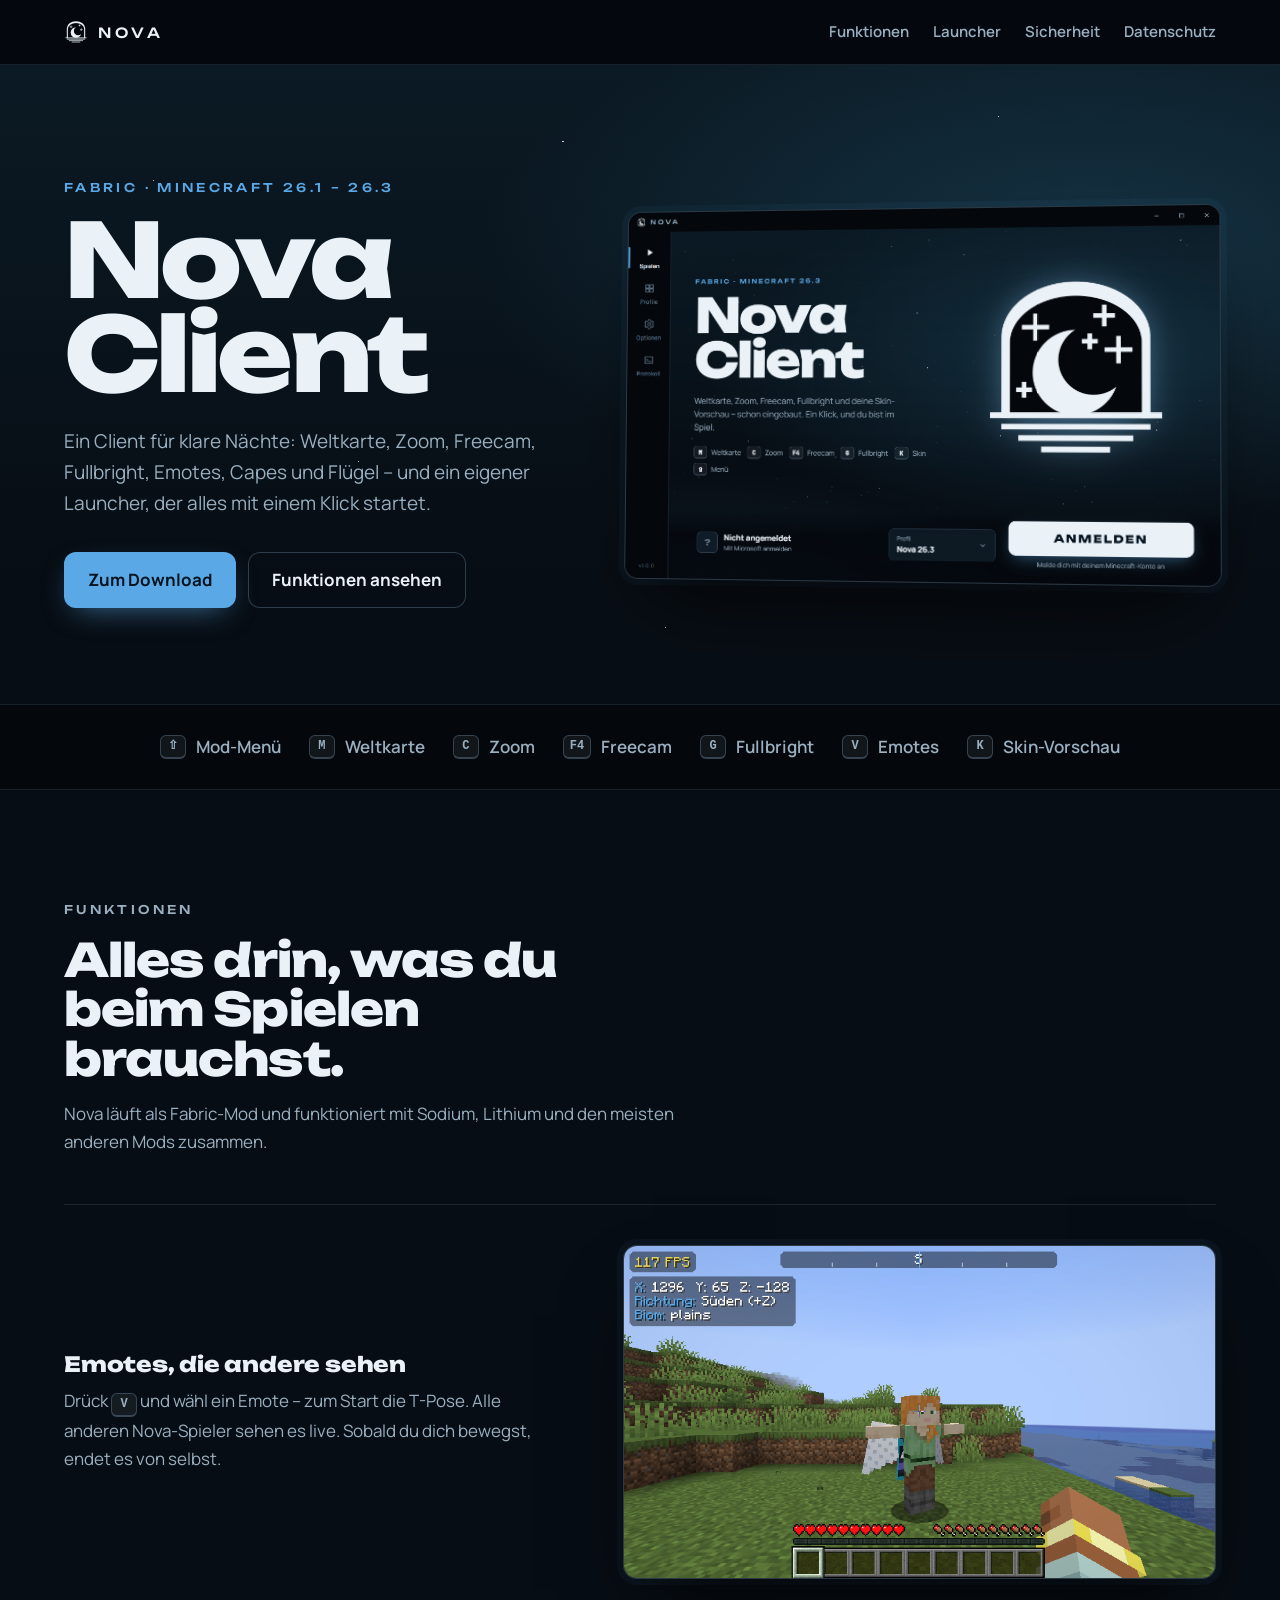
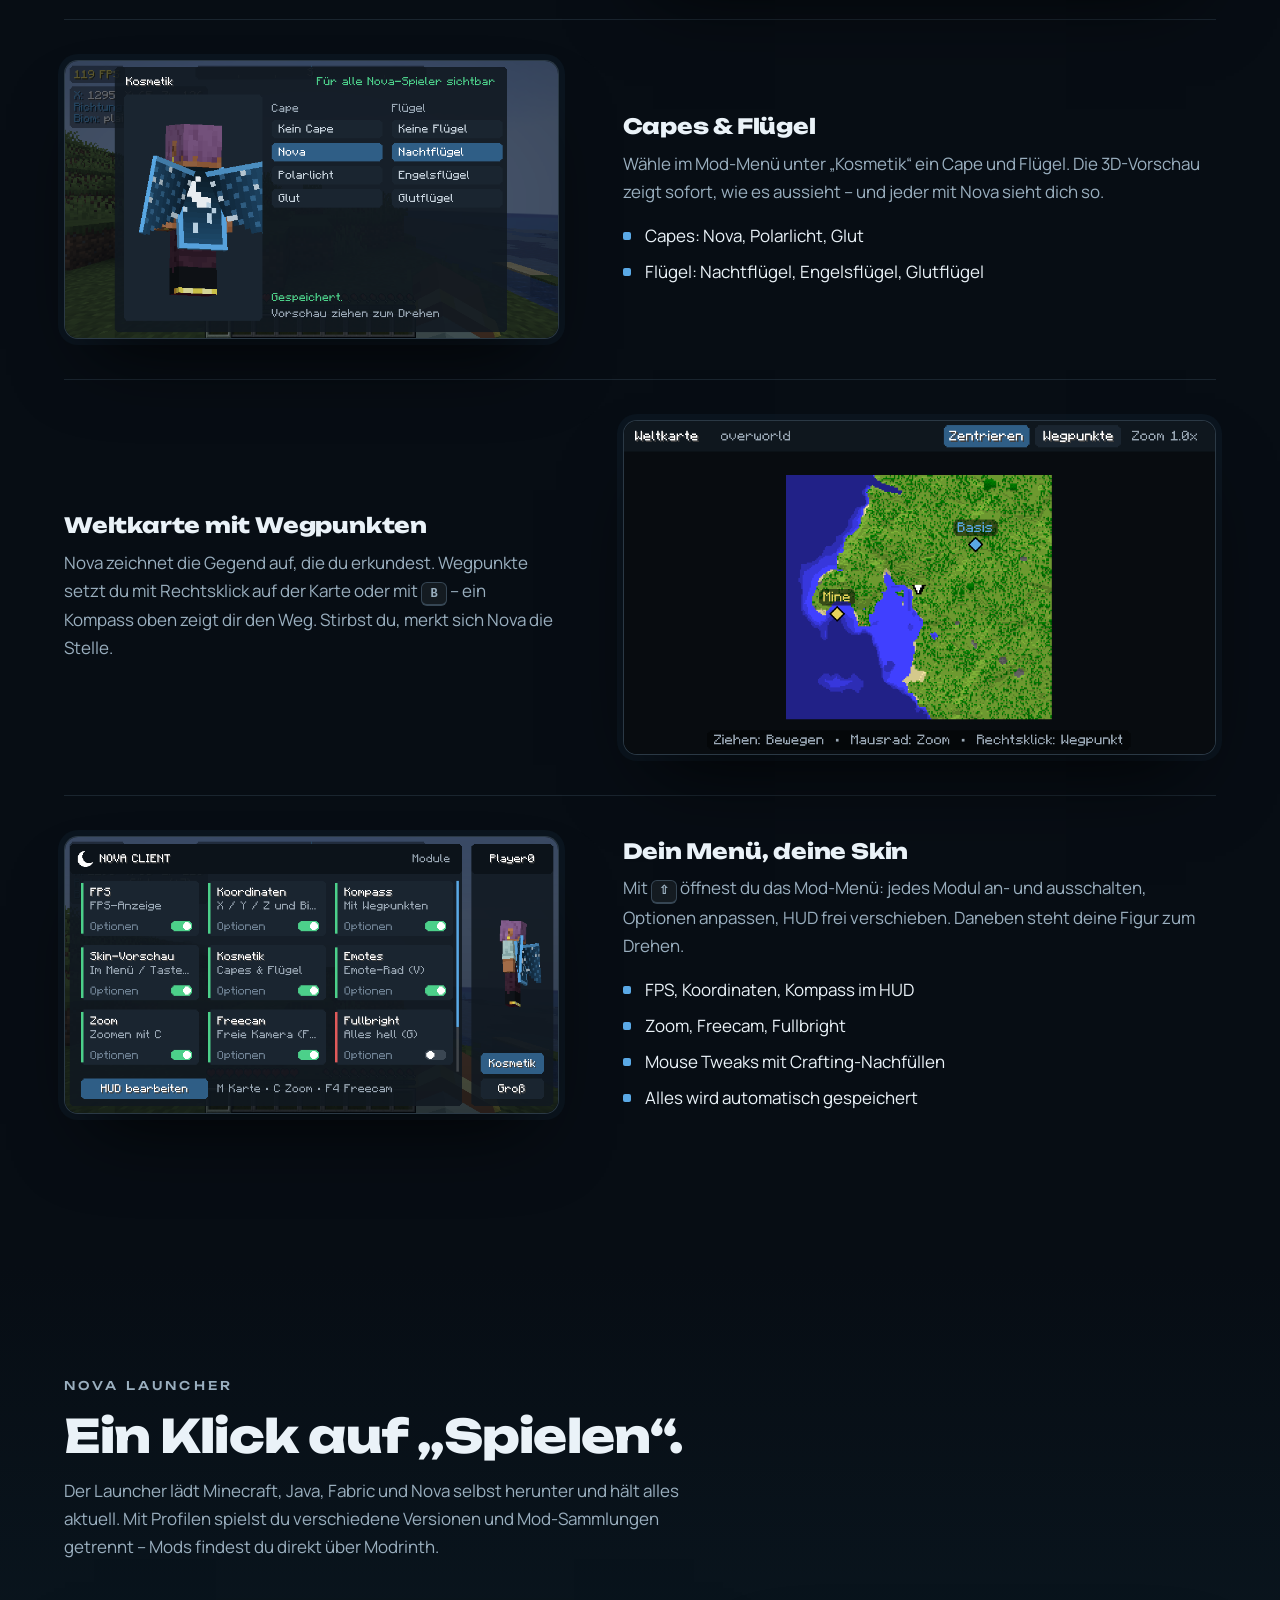
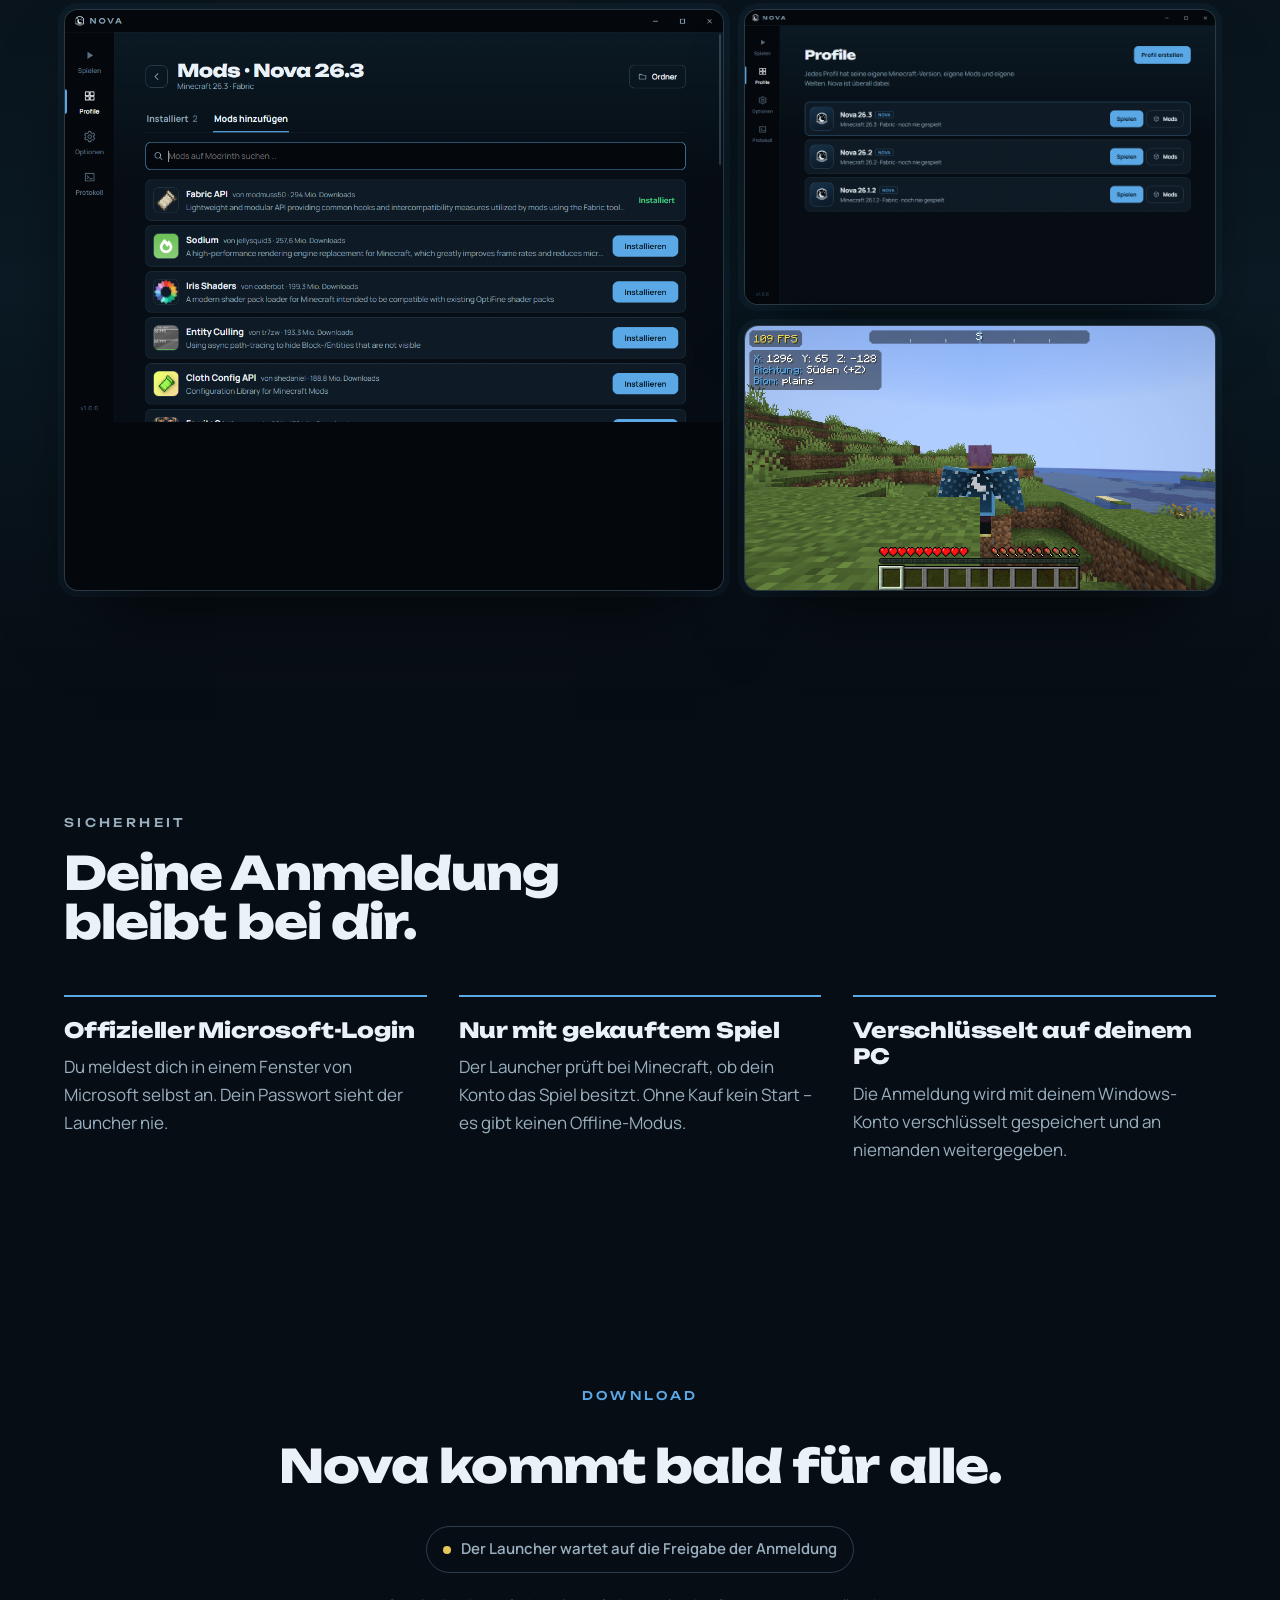
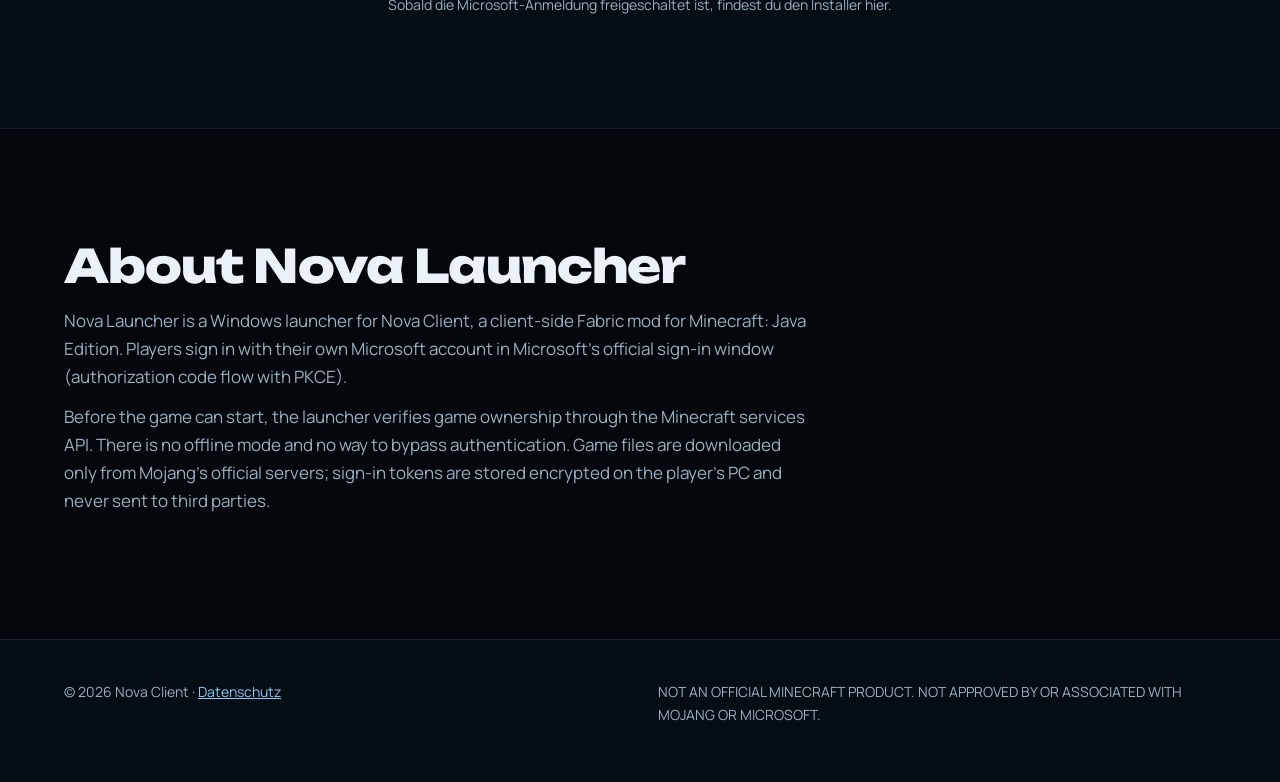
==== index.html @ b6c976c9 "Add files via upload" ====
<!doctype html>
<html lang="de">
<head>
	<meta charset="utf-8">
	<meta name="viewport" content="width=device-width, initial-scale=1">
	<title>Nova Client – Fabric-Client &amp; Launcher</title>
	<meta name="description" content="Nova Client ist ein Fabric-Client für Minecraft: Java Edition mit Weltkarte, Zoom, Freecam, Emotes, Capes und Flügeln – samt eigenem Launcher mit Microsoft-Anmeldung.">
	<link rel="icon" href="img/icon.png">
	<link rel="stylesheet" href="styles.css">
</head>
<body>
	<svg width="0" height="0" style="position:absolute" aria-hidden="true">
		<symbol id="logo" viewBox="-34 -36 68 76">
			<mask id="cut"><rect x="-40" y="-40" width="80" height="80" fill="#fff"/><circle cx="6.3" cy="-2.5" r="12.3" fill="#000"/></mask>
			<path d="M-26 18V-10.5A26 19.5 0 0 1 26-10.5V18Z" fill="currentColor"/>
			<path d="M-23 18V-8.5A23 16.5 0 0 1 23-8.5V18Z" fill="#04080d"/>
			<circle cx="0" cy="2" r="15" fill="currentColor" mask="url(#cut)"/>
			<path d="M-14-18v8M-18-14h8M10-21v6M7-18h6M15-10v8M11-6h8" stroke="currentColor" stroke-width="1.6"/>
			<path d="M-30 17h60M-26 21h52M-20 25h40M-12 29h24" stroke="currentColor" stroke-width="2"/>
		</symbol>
	</svg>

	<header class="top">
		<div class="wrap">
			<a class="brand" href="#"><svg><use href="#logo"/></svg>NOVA</a>
			<nav aria-label="Seiten">
				<a href="#funktionen">Funktionen</a>
				<a href="#launcher" class="optional">Launcher</a>
				<a href="#anmeldung" class="optional">Sicherheit</a>
				<a href="datenschutz.html">Datenschutz</a>
			</nav>
		</div>
	</header>

	<main>
		<section class="hero">
			<div class="stars" aria-hidden="true"></div>
			<div class="wrap">
				<div>
					<p class="eyebrow">Fabric · Minecraft 26.1 – 26.3</p>
					<h1>Nova<br>Client</h1>
					<p class="lede">Ein Client für klare Nächte: Weltkarte, Zoom, Freecam, Fullbright, Emotes, Capes und Flügel – und ein eigener Launcher, der alles mit einem Klick startet.</p>
					<div class="actions">
						<a class="button" href="#download">Zum Download</a>
						<a class="button ghost" href="#funktionen">Funktionen ansehen</a>
					</div>
				</div>
				<figure class="shot">
					<img src="img/launcher.png" width="1120" height="700" alt="Der Nova Launcher: großer Spielen-Knopf, Profilauswahl und Microsoft-Anmeldung vor einem Nachthimmel mit dem Nova-Mond.">
				</figure>
			</div>
		</section>

		<div class="keys-band" aria-label="Tasten">
			<ul class="wrap">
				<li><kbd>⇧</kbd>Mod-Menü</li>
				<li><kbd>M</kbd>Weltkarte</li>
				<li><kbd>C</kbd>Zoom</li>
				<li><kbd>F4</kbd>Freecam</li>
				<li><kbd>G</kbd>Fullbright</li>
				<li><kbd>V</kbd>Emotes</li>
				<li><kbd>K</kbd>Skin-Vorschau</li>
			</ul>
		</div>

		<section id="funktionen">
			<div class="wrap">
				<div class="section-head">
					<p class="eyebrow">Funktionen</p>
					<h2>Alles drin, was du beim Spielen brauchst.</h2>
					<p>Nova läuft als Fabric-Mod und funktioniert mit Sodium, Lithium und den meisten anderen Mods zusammen.</p>
				</div>

				<div class="features">
					<article class="feature">
						<div class="feature-text">
							<h3>Emotes, die andere sehen</h3>
							<p>Drück <kbd>V</kbd> und wähl ein Emote – zum Start die T-Pose. Alle anderen Nova-Spieler sehen es live. Sobald du dich bewegst, endet es von selbst.</p>
						</div>
						<figure class="shot"><img src="img/emote.png" width="854" height="480" loading="lazy" alt="Ein anderer Nova-Spieler steht in T-Pose mit weißen Engelsflügeln und Polarlicht-Cape auf einer Wiese."></figure>
					</article>

					<article class="feature">
						<div class="feature-text">
							<h3>Capes &amp; Flügel</h3>
							<p>Wähle im Mod-Menü unter „Kosmetik“ ein Cape und Flügel. Die 3D-Vorschau zeigt sofort, wie es aussieht – und jeder mit Nova sieht dich so.</p>
							<ul>
								<li>Capes: Nova, Polarlicht, Glut</li>
								<li>Flügel: Nachtflügel, Engelsflügel, Glutflügel</li>
							</ul>
						</div>
						<figure class="shot"><img src="img/cosmetics.png" width="854" height="480" loading="lazy" alt="Die Kosmetik-Auswahl: links die drehbare Vorschau des Spielers mit Nova-Cape und Nachtflügeln, rechts die Listen der Capes und Flügel."></figure>
					</article>

					<article class="feature">
						<div class="feature-text">
							<h3>Weltkarte mit Wegpunkten</h3>
							<p>Nova zeichnet die Gegend auf, die du erkundest. Wegpunkte setzt du mit Rechtsklick auf der Karte oder mit <kbd>B</kbd> – ein Kompass oben zeigt dir den Weg. Stirbst du, merkt sich Nova die Stelle.</p>
						</div>
						<figure class="shot"><img src="img/map.png" width="854" height="480" loading="lazy" alt="Die Nova-Weltkarte mit Küste, Wald und den Wegpunkten „Basis“ und „Mine“."></figure>
					</article>

					<article class="feature">
						<div class="feature-text">
							<h3>Dein Menü, deine Skin</h3>
							<p>Mit <kbd>⇧</kbd> öffnest du das Mod-Menü: jedes Modul an- und ausschalten, Optionen anpassen, HUD frei verschieben. Daneben steht deine Figur zum Drehen.</p>
							<ul>
								<li>FPS, Koordinaten, Kompass im HUD</li>
								<li>Zoom, Freecam, Fullbright</li>
								<li>Mouse Tweaks mit Crafting-Nachfüllen</li>
								<li>Alles wird automatisch gespeichert</li>
							</ul>
						</div>
						<figure class="shot"><img src="img/menu.png" width="854" height="480" loading="lazy" alt="Das Nova-Mod-Menü mit Modulkarten und rechts der Skin-Vorschau."></figure>
					</article>
				</div>
			</div>
		</section>

		<section id="launcher" class="launcher">
			<div class="wrap">
				<div class="section-head">
					<p class="eyebrow">Nova Launcher</p>
					<h2>Ein Klick auf „Spielen“.</h2>
					<p>Der Launcher lädt Minecraft, Java, Fabric und Nova selbst herunter und hält alles aktuell. Mit Profilen spielst du verschiedene Versionen und Mod-Sammlungen getrennt – Mods findest du direkt über Modrinth.</p>
				</div>
				<div class="gallery">
					<figure class="shot"><img src="img/launcher-mods.png" width="1120" height="700" loading="lazy" alt="Mod-Suche im Launcher mit Sodium, Iris und weiteren Mods von Modrinth und einem Knopf zum Installieren."></figure>
					<div class="stack">
						<figure class="shot"><img src="img/launcher-profiles.png" width="1120" height="700" loading="lazy" alt="Profilliste im Launcher mit Nova 26.3, 26.2 und 26.1.2."></figure>
						<figure class="shot"><img src="img/wings.png" width="854" height="480" loading="lazy" alt="Der Spieler von hinten mit Nova-Cape und blauen Nachtflügeln."></figure>
					</div>
				</div>
			</div>
		</section>

		<section id="anmeldung">
			<div class="wrap">
				<div class="section-head">
					<p class="eyebrow">Sicherheit</p>
					<h2>Deine Anmeldung bleibt bei dir.</h2>
				</div>
				<div class="split">
					<div>
						<h3>Offizieller Microsoft-Login</h3>
						<p>Du meldest dich in einem Fenster von Microsoft selbst an. Dein Passwort sieht der Launcher nie.</p>
					</div>
					<div>
						<h3>Nur mit gekauftem Spiel</h3>
						<p>Der Launcher prüft bei Minecraft, ob dein Konto das Spiel besitzt. Ohne Kauf kein Start – es gibt keinen Offline-Modus.</p>
					</div>
					<div>
						<h3>Verschlüsselt auf deinem PC</h3>
						<p>Die Anmeldung wird mit deinem Windows-Konto verschlüsselt gespeichert und an niemanden weitergegeben.</p>
					</div>
				</div>
			</div>
		</section>

		<section id="download" class="download">
			<div class="wrap">
				<p class="eyebrow">Download</p>
				<h2>Nova kommt bald für alle.</h2>
				<p class="status">Der Launcher wartet auf die Freigabe der Anmeldung</p>
				<p class="note">Sobald die Microsoft-Anmeldung freigeschaltet ist, findest du den Installer hier.</p>
			</div>
		</section>

		<section class="english" lang="en">
			<div class="wrap">
				<h2>About Nova Launcher</h2>
				<p>Nova Launcher is a Windows launcher for Nova Client, a client-side Fabric mod for Minecraft: Java Edition. Players sign in with their own Microsoft account in Microsoft's official sign-in window (authorization code flow with PKCE).</p>
				<p>Before the game can start, the launcher verifies game ownership through the Minecraft services API. There is no offline mode and no way to bypass authentication. Game files are downloaded only from Mojang's official servers; sign-in tokens are stored encrypted on the player's PC and never sent to third parties.</p>
			</div>
		</section>
	</main>

	<footer>
		<div class="wrap">
			<p>© 2026 Nova Client · <a href="datenschutz.html">Datenschutz</a></p>
			<p class="disclaimer">NOT AN OFFICIAL MINECRAFT PRODUCT. NOT APPROVED BY OR ASSOCIATED WITH MOJANG OR MICROSOFT.</p>
		</div>
	</footer>
</body>
</html>
---- styles.css ----
/* Nova Client website – same night-sky identity as the launcher. */
@font-face { font-family: 'Unbounded'; font-weight: 500; font-display: swap; src: url('fonts/unbounded-latin-500-normal.woff2') format('woff2'); }
@font-face { font-family: 'Unbounded'; font-weight: 800; font-display: swap; src: url('fonts/unbounded-latin-800-normal.woff2') format('woff2'); }
@font-face { font-family: 'Manrope'; font-weight: 400; font-display: swap; src: url('fonts/manrope-latin-400-normal.woff2') format('woff2'); }
@font-face { font-family: 'Manrope'; font-weight: 600; font-display: swap; src: url('fonts/manrope-latin-600-normal.woff2') format('woff2'); }
@font-face { font-family: 'Manrope'; font-weight: 700; font-display: swap; src: url('fonts/manrope-latin-700-normal.woff2') format('woff2'); }

:root {
	--bg: #070d14;
	--bg-deep: #04080d;
	--surface: #0f1c28;
	--line: rgba(143, 183, 214, 0.14);
	--line-strong: rgba(143, 183, 214, 0.28);
	--text: #eaf2f8;
	--muted: #9aafbf;
	--accent: #5aa9e6;
	--accent-bright: #8cc6f2;
	--accent-ink: #04131f;
	--display: 'Unbounded', 'Segoe UI', sans-serif;
	--body: 'Manrope', 'Segoe UI', sans-serif;
	--radius: 12px;
	--gutter: clamp(16px, 5vw, 64px);
	--ease: cubic-bezier(0.2, 0.7, 0.2, 1);
}

* { box-sizing: border-box; margin: 0; }
html { scroll-behavior: smooth; }
body {
	background: var(--bg);
	color: var(--text);
	font: 400 17px/1.65 var(--body);
	-webkit-font-smoothing: antialiased;
	overflow-x: hidden;
}
img { max-width: 100%; height: auto; display: block; }
a { color: var(--accent-bright); }
a:hover { color: #fff; }
:focus-visible { outline: 2px solid var(--accent); outline-offset: 3px; border-radius: 4px; }
.wrap { width: min(1160px, 100% - 2 * var(--gutter)); margin: 0 auto; }

/* ---- header ---- */
.top {
	position: sticky; top: 0; z-index: 10;
	background: rgba(4, 8, 13, 0.78);
	backdrop-filter: blur(10px);
	border-bottom: 1px solid var(--line);
}
.top .wrap { display: flex; align-items: center; gap: 24px; height: 64px; }
.brand { display: flex; align-items: center; gap: 10px; text-decoration: none; color: var(--text); font: 500 14px var(--display); letter-spacing: 0.3em; }
.brand svg { width: 24px; height: 27px; }
.top nav { margin-left: auto; display: flex; gap: 24px; }
.top nav a { color: var(--muted); text-decoration: none; font-weight: 600; font-size: 15px; }
.top nav a:hover { color: var(--text); }

/* ---- hero ---- */
.hero {
	position: relative;
	padding: clamp(56px, 9vw, 120px) 0 clamp(48px, 8vw, 96px);
	background:
		radial-gradient(80% 70% at 85% 30%, rgba(42, 106, 138, 0.35), transparent 60%),
		linear-gradient(180deg, #0b1a24, var(--bg) 80%);
	overflow: hidden;
}
.stars { position: absolute; inset: 0; pointer-events: none; opacity: 0.8;
	background-image:
		radial-gradient(1px 1px at 12% 18%, #cfe4f5 50%, transparent 51%),
		radial-gradient(1px 1px at 28% 62%, #cfe4f5 50%, transparent 51%),
		radial-gradient(1.5px 1.5px at 44% 12%, #fff 50%, transparent 51%),
		radial-gradient(1px 1px at 63% 44%, #cfe4f5 50%, transparent 51%),
		radial-gradient(1px 1px at 78% 8%, #cfe4f5 50%, transparent 51%),
		radial-gradient(1.5px 1.5px at 90% 70%, #fff 50%, transparent 51%),
		radial-gradient(1px 1px at 6% 84%, #cfe4f5 50%, transparent 51%),
		radial-gradient(1px 1px at 52% 88%, #cfe4f5 50%, transparent 51%);
}
.hero .wrap { position: relative; display: grid; grid-template-columns: minmax(0, 0.9fr) minmax(0, 1.1fr); gap: clamp(32px, 5vw, 72px); align-items: center; }
.eyebrow { font: 500 12px var(--display); letter-spacing: 0.28em; text-transform: uppercase; color: var(--accent); margin-bottom: 18px; }
h1 { font: 800 clamp(48px, 8vw, 104px)/0.92 var(--display); letter-spacing: -0.035em; margin-bottom: 24px; }
.lede { color: var(--muted); font-size: clamp(17px, 1.6vw, 19px); max-width: 44ch; margin-bottom: 32px; }
.actions { display: flex; flex-wrap: wrap; gap: 12px; align-items: center; }
.button {
	display: inline-flex; align-items: center; gap: 10px;
	padding: 14px 24px;
	border-radius: var(--radius);
	background: var(--accent); color: var(--accent-ink);
	font-weight: 700; text-decoration: none;
	box-shadow: 0 10px 30px -12px rgba(90, 169, 230, 0.7);
	transition: background 150ms, transform 150ms var(--ease);
}
.button:hover { background: var(--accent-bright); color: var(--accent-ink); transform: translateY(-1px); }
.button.ghost { background: transparent; color: var(--text); box-shadow: inset 0 0 0 1px var(--line-strong); }
.button.ghost:hover { box-shadow: inset 0 0 0 1px var(--accent); }
.note { color: var(--muted); font-size: 14px; }
.shot {
	border-radius: 14px;
	border: 1px solid var(--line-strong);
	box-shadow: 0 40px 80px -30px rgba(0, 0, 0, 0.8), 0 0 0 6px rgba(90, 169, 230, 0.05);
	overflow: hidden;
	background: var(--bg-deep);
}
.hero .shot { transform: perspective(1400px) rotateY(-6deg) rotateX(2deg); }

/* ---- sections ---- */
section { padding: clamp(64px, 9vw, 112px) 0; }
.section-head { max-width: 640px; margin-bottom: 48px; }
h2 { font: 800 clamp(30px, 4vw, 46px)/1.08 var(--display); letter-spacing: -0.02em; margin-bottom: 16px; }
h3 { font: 800 21px/1.25 var(--display); letter-spacing: -0.01em; margin-bottom: 10px; }
.section-head p, .feature p, .split p { color: var(--muted); }

/* Feature rows alternate image side, so the page does not become a wall of identical cards. */
.feature { display: grid; grid-template-columns: minmax(0, 1fr) minmax(0, 1.2fr); gap: clamp(28px, 5vw, 64px); align-items: center; padding: 40px 0; border-top: 1px solid var(--line); }
.feature:nth-child(even) .feature-text { order: 2; }
.feature ul { list-style: none; padding: 0; margin-top: 16px; display: grid; gap: 8px; }
.feature li { padding-left: 22px; position: relative; color: var(--text); }
.feature li::before { content: ''; position: absolute; left: 0; top: 0.62em; width: 8px; height: 8px; border-radius: 2px; background: var(--accent); }
kbd {
	display: inline-grid; place-items: center;
	min-width: 26px; padding: 0 6px; height: 24px;
	font: 600 12px/1 ui-monospace, Consolas, monospace;
	border: 1px solid var(--line-strong); border-bottom-width: 2px; border-radius: 6px;
	background: rgba(234, 242, 248, 0.06);
}

.keys-band { background: var(--bg-deep); border-block: 1px solid var(--line); padding: 28px 0; }
.keys-band ul { list-style: none; padding: 0; display: flex; flex-wrap: wrap; gap: 14px 28px; justify-content: center; color: var(--muted); font-weight: 600; }
.keys-band li { display: flex; align-items: center; gap: 10px; }

.launcher { background: linear-gradient(180deg, var(--bg), #0b1a24 60%, var(--bg)); }
.gallery { display: grid; grid-template-columns: 1.4fr 1fr; gap: 20px; }
.gallery .stack { display: grid; gap: 20px; }

.split { display: grid; grid-template-columns: repeat(3, minmax(0, 1fr)); gap: 32px; }
.split > div { padding-top: 20px; border-top: 2px solid var(--accent); }

.download { text-align: center; }
.download .wrap { display: flex; flex-direction: column; align-items: center; gap: 20px; }
.download h2 { max-width: 18ch; }
.status { display: inline-flex; align-items: center; gap: 10px; padding: 10px 16px; border-radius: 999px; border: 1px solid var(--line-strong); color: var(--muted); font-weight: 600; font-size: 15px; }
.status::before { content: ''; width: 8px; height: 8px; border-radius: 50%; background: #e6c75a; }

.english { background: var(--bg-deep); border-top: 1px solid var(--line); }
.english p { color: var(--muted); max-width: 75ch; margin-bottom: 12px; }

footer { padding: 40px 0 56px; border-top: 1px solid var(--line); color: var(--muted); font-size: 14px; }
footer .wrap { display: flex; flex-wrap: wrap; gap: 16px 32px; justify-content: space-between; }
footer .disclaimer { max-width: 62ch; }

/* ---- legal page ---- */
.legal { padding: clamp(48px, 7vw, 88px) 0; }
.legal .wrap { max-width: 760px; }
.legal h1 { font-size: clamp(36px, 6vw, 56px); }
.legal h2 { font-size: 24px; margin: 40px 0 12px; }
.legal p, .legal li { color: var(--muted); margin-bottom: 12px; }
.legal ul { padding-left: 20px; }
.legal strong { color: var(--text); }

/* ---- motion ---- */
@media (prefers-reduced-motion: no-preference) {
	.hero .wrap > * { animation: rise 700ms var(--ease) both; }
	.hero .wrap > :nth-child(2) { animation-delay: 120ms; }
}
@keyframes rise { from { opacity: 0; transform: translateY(18px); } }

/* ---- narrow screens ---- */
@media (max-width: 860px) {
	.hero .wrap, .feature, .gallery { grid-template-columns: 1fr; }
	.feature:nth-child(even) .feature-text { order: 0; }
	.hero .shot { transform: none; }
	.split { grid-template-columns: 1fr; }
	.top nav { gap: 16px; }
	.top nav a.optional { display: none; }
}
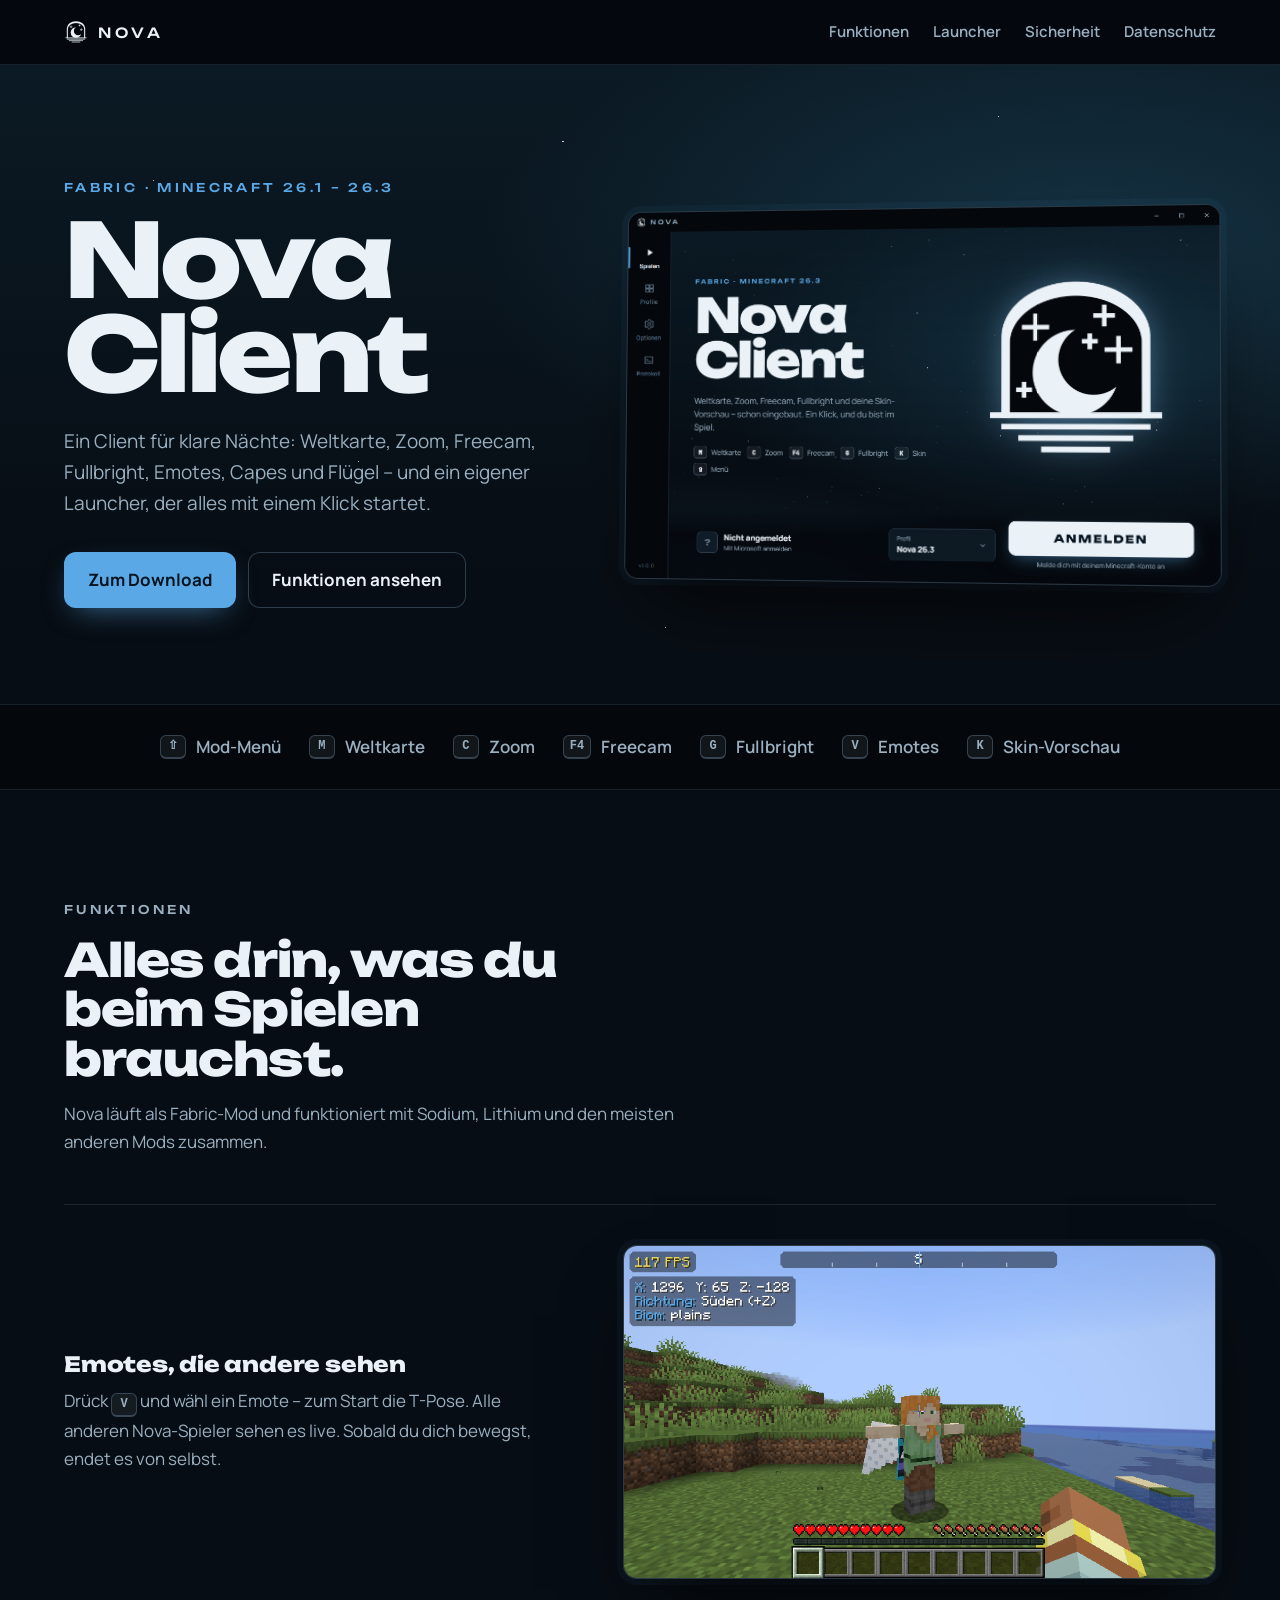
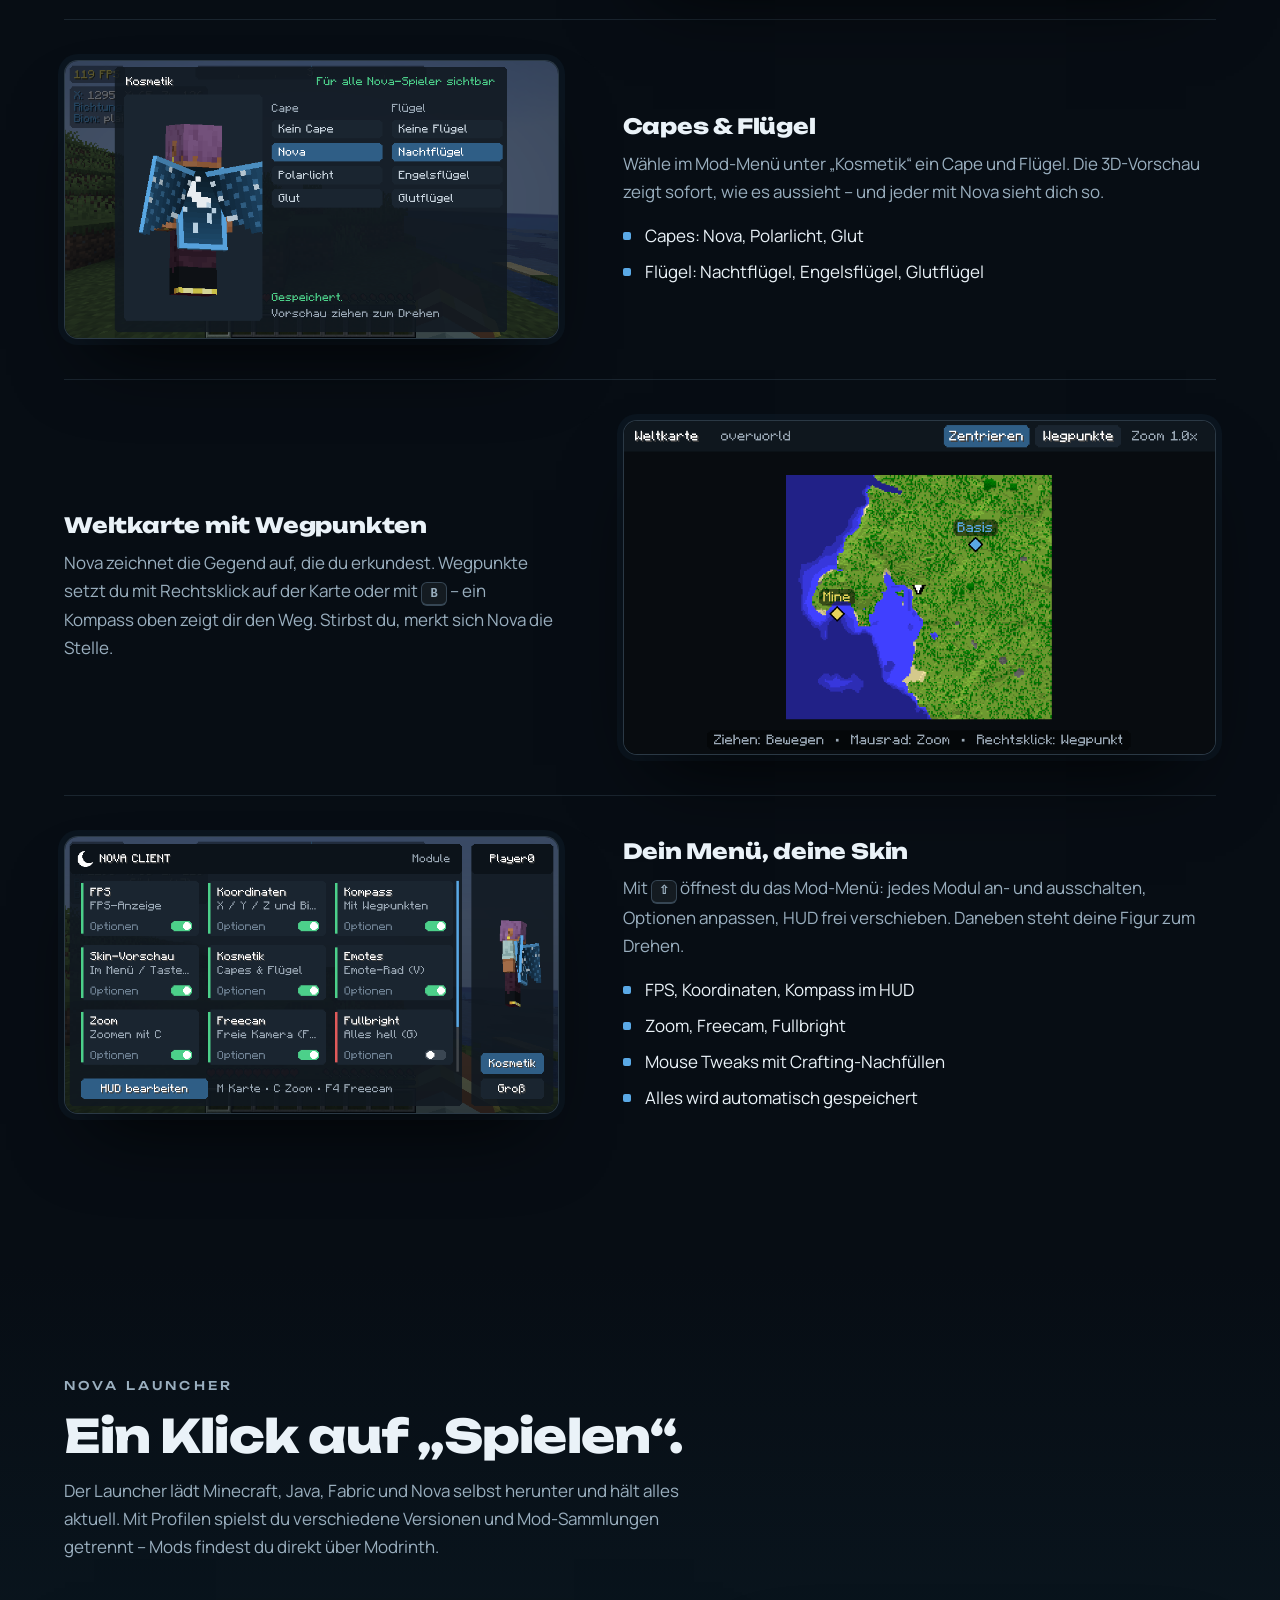
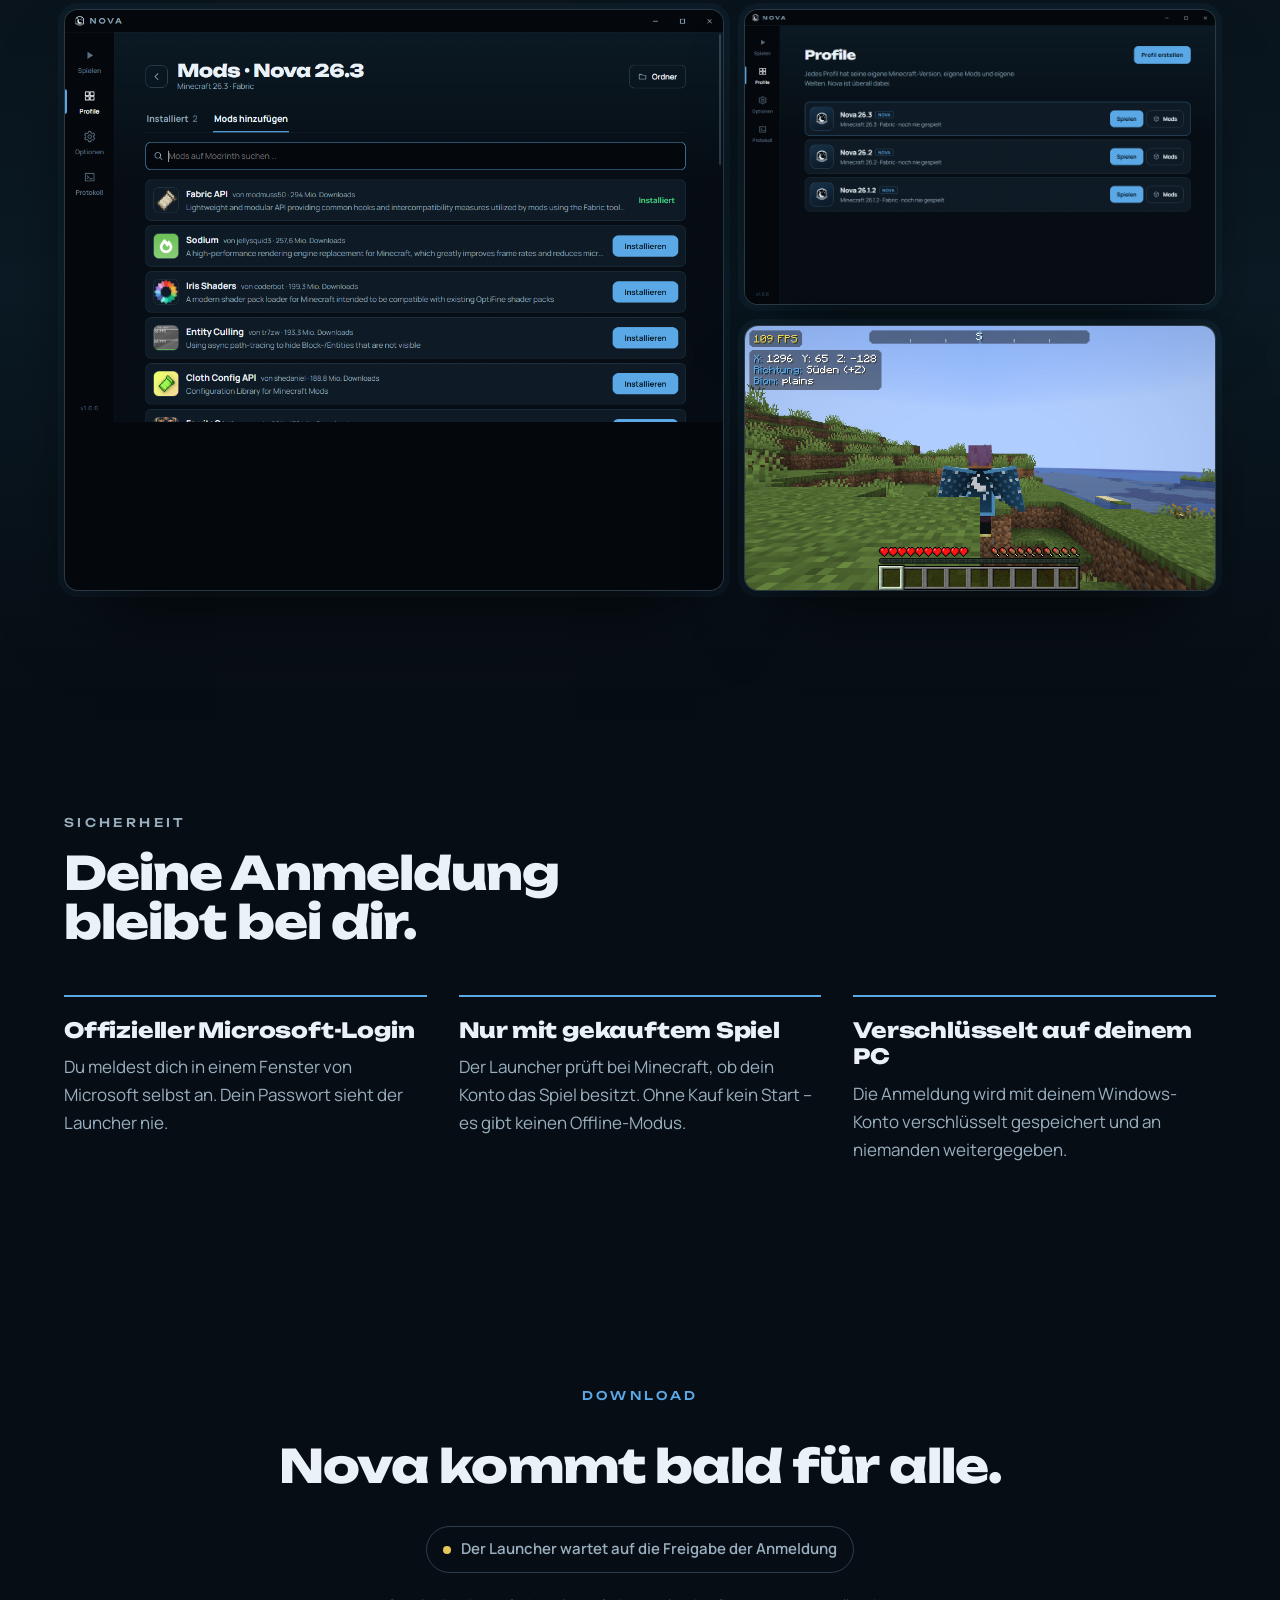
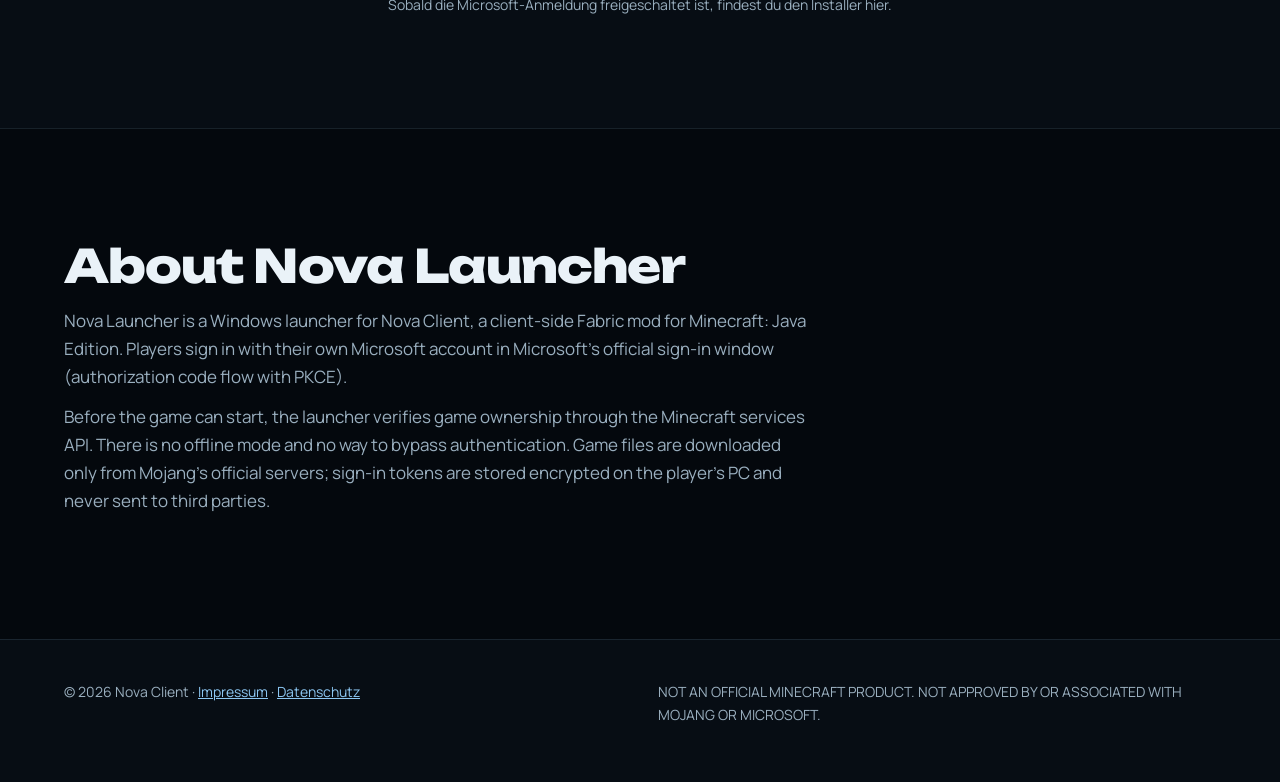
==== commit e704d759: "Add files via upload" ====
--- a/index.html
+++ b/index.html
@@ -177,7 +177,7 @@
 
 	<footer>
 		<div class="wrap">
-			<p>© 2026 Nova Client · <a href="datenschutz.html">Datenschutz</a></p>
+			<p>© 2026 Nova Client · <a href="impressum.html">Impressum</a> · <a href="datenschutz.html">Datenschutz</a></p>
 			<p class="disclaimer">NOT AN OFFICIAL MINECRAFT PRODUCT. NOT APPROVED BY OR ASSOCIATED WITH MOJANG OR MICROSOFT.</p>
 		</div>
 	</footer>
